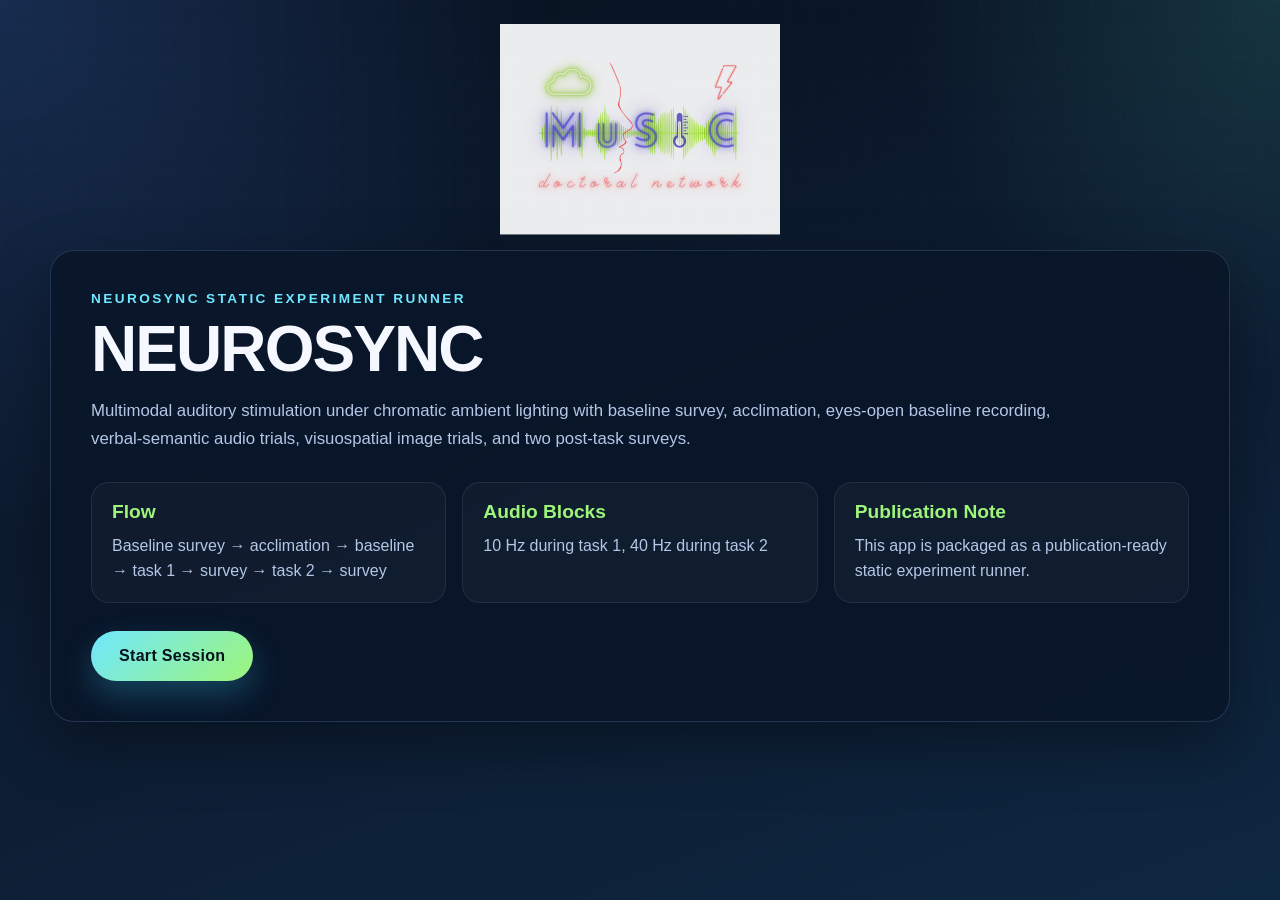
==== index.html @ db919599 "initial commit" ====
<!DOCTYPE html>
<html lang="en">
<head>
    <meta charset="UTF-8">
    <meta name="viewport" content="width=device-width, initial-scale=1.0">
    <title>NEUROSYNC Platform</title>
    <link rel="stylesheet" href="styles.css">
</head>
<body data-page="start">
    <div class="brand-strip">
        <img src="visuals/logo/music-logo-v-3-4.png" alt="Project logo" class="brand-strip__logo brand-strip__logo--center">
        <img src="visuals/logo/unipg_marchio_negativo.png" alt="University of Perugia" class="brand-strip__logo brand-strip__logo--left">
        <img src="visuals/logo/EU-logo.png" alt="European Union" class="brand-strip__logo brand-strip__logo--right">
    </div>

    <main class="page-shell">
        <section class="stage-card stage-card--manual">
            <p class="eyebrow">NEUROSYNC Static Experiment Runner</p>
            <h1>NEUROSYNC</h1>
            <p class="stage-subtitle">
                Multimodal auditory stimulation under chromatic ambient lighting with baseline survey, acclimation,
                eyes-open baseline recording, verbal-semantic audio trials, visuospatial image trials,
                and two post-task surveys.
            </p>
            <div class="summary-grid">
                <div class="summary-card">
                    <h2>Flow</h2>
                    <p>Baseline survey → acclimation → baseline → task 1 → survey → task 2 → survey</p>
                </div>
                <div class="summary-card">
                    <h2>Audio Blocks</h2>
                    <p>10 Hz during task 1, 40 Hz during task 2</p>
                </div>
                <div class="summary-card">
                    <h2>Publication Note</h2>
                    <p>This app is packaged as a publication-ready static experiment runner.</p>
                </div>
            </div>
            <button class="primary-button" id="start-button">Start Session</button>
        </section>
    </main>

    <script src="experiment-config.js"></script>
    <script src="platform-utils.js"></script>
    <script>
        PlatformUtils.setPageData("start");
        document.getElementById("start-button").addEventListener("click", function () {
            window.location.href = ExperimentConfig.routes.surveyBaseline;
        });
    </script>
</body>
</html>
---- styles.css ----
:root {
    --bg: #08111f;
    --panel: rgba(10, 22, 40, 0.86);
    --panel-border: rgba(151, 194, 255, 0.18);
    --text: #f5f8ff;
    --muted: #b4c7e7;
    --accent: #6fe7ff;
    --accent-strong: #32d0ff;
    --accent-soft: #9ef57a;
    --danger-soft: #ff9ba9;
    --shadow: 0 24px 60px rgba(0, 0, 0, 0.35);
    --radius: 24px;
}

* {
    box-sizing: border-box;
}

html,
body {
    min-height: 100%;
    margin: 0;
    color: var(--text);
    font-family: "Avenir Next", "Segoe UI", "Helvetica Neue", sans-serif;
    background:
        radial-gradient(circle at top left, rgba(80, 144, 255, 0.22), transparent 35%),
        radial-gradient(circle at top right, rgba(95, 255, 203, 0.12), transparent 24%),
        linear-gradient(160deg, #07101d 0%, #0d1c31 48%, #0e2740 100%);
}

body {
    position: relative;
    overflow-x: hidden;
}

body::before {
    content: "";
    position: fixed;
    inset: 0;
    pointer-events: none;
    background:
        linear-gradient(rgba(255, 255, 255, 0.03) 1px, transparent 1px),
        linear-gradient(90deg, rgba(255, 255, 255, 0.03) 1px, transparent 1px);
    background-size: 28px 28px;
    mask-image: linear-gradient(to bottom, rgba(0, 0, 0, 0.42), transparent 92%);
}

body[data-page="baseline"] {
    background:
        radial-gradient(circle at center, rgba(111, 231, 255, 0.18), transparent 30%),
        linear-gradient(160deg, #07101d 0%, #10253b 52%, #12324e 100%);
}

body[data-page="task1"] {
    background:
        radial-gradient(circle at top right, rgba(255, 173, 94, 0.2), transparent 26%),
        linear-gradient(155deg, #110f1d 0%, #1a243d 55%, #233a5f 100%);
}

body[data-page="task2"] {
    background:
        radial-gradient(circle at top left, rgba(165, 255, 109, 0.16), transparent 24%),
        linear-gradient(155deg, #0a1720 0%, #12313a 52%, #17475a 100%);
}

body[data-page^="survey_"] {
    background:
        radial-gradient(circle at top center, rgba(200, 123, 255, 0.16), transparent 26%),
        linear-gradient(160deg, #101323 0%, #18253d 52%, #233253 100%);
}

.brand-strip {
    position: fixed;
    inset: 0 0 auto 0;
    z-index: 10;
    pointer-events: none;
}

.brand-strip__logo {
    position: absolute;
    max-width: 220px;
    height: auto;
    opacity: 0.92;
}

.brand-strip__logo--center {
    top: 24px;
    left: 50%;
    transform: translateX(-50%);
    max-width: 280px;
}

.brand-strip__logo--left {
    left: 24px;
    bottom: 24px;
    max-width: 140px;
}

.brand-strip__logo--right {
    right: 24px;
    bottom: 24px;
    max-width: 140px;
}

.page-shell {
    width: min(1180px, calc(100vw - 48px));
    margin: 0 auto;
    min-height: 100vh;
    padding: 120px 0 48px;
    display: flex;
    align-items: center;
    justify-content: center;
}

.stage-card {
    position: relative;
    width: 100%;
    padding: 40px;
    border-radius: var(--radius);
    background: var(--panel);
    border: 1px solid var(--panel-border);
    box-shadow: var(--shadow);
    backdrop-filter: blur(16px);
}

.stage-header,
.stage-card > h1,
.stage-card > .stage-subtitle {
    max-width: 960px;
}

.eyebrow {
    margin: 0 0 12px;
    color: var(--accent);
    text-transform: uppercase;
    letter-spacing: 0.18em;
    font-size: 0.85rem;
    font-weight: 700;
}

h1 {
    margin: 0 0 16px;
    font-size: clamp(2.4rem, 5vw, 4.4rem);
    line-height: 0.98;
    letter-spacing: -0.03em;
}

h2 {
    margin: 0 0 10px;
    font-size: 1.2rem;
    color: var(--accent-soft);
}

.stage-subtitle,
.media-caption,
.form-note {
    margin: 0 0 20px;
    color: var(--muted);
    font-size: 1.05rem;
    line-height: 1.7;
}

.summary-grid {
    display: grid;
    grid-template-columns: repeat(3, minmax(0, 1fr));
    gap: 16px;
    margin: 28px 0;
}

.summary-card {
    padding: 18px 20px;
    border-radius: 18px;
    background: rgba(255, 255, 255, 0.03);
    border: 1px solid rgba(255, 255, 255, 0.08);
}

.summary-card p {
    margin: 0;
    color: var(--muted);
    line-height: 1.6;
}

.primary-button {
    appearance: none;
    border: none;
    border-radius: 999px;
    padding: 16px 28px;
    color: #04111e;
    background: linear-gradient(135deg, var(--accent) 0%, var(--accent-soft) 100%);
    font: inherit;
    font-weight: 700;
    letter-spacing: 0.02em;
    cursor: pointer;
    transition: transform 140ms ease, box-shadow 140ms ease;
    box-shadow: 0 14px 30px rgba(50, 208, 255, 0.24);
}

.primary-button:hover {
    transform: translateY(-1px);
    box-shadow: 0 18px 36px rgba(50, 208, 255, 0.3);
}

.timer-container {
    position: fixed;
    top: 28px;
    right: 28px;
    width: 150px;
    height: 150px;
    z-index: 20;
}

.timer-svg {
    transform: rotate(-90deg);
}

.timer-circle-bg,
.timer-circle {
    fill: none;
    stroke-width: 10;
}

.timer-circle-bg {
    stroke: rgba(255, 255, 255, 0.12);
}

.timer-circle {
    stroke: var(--accent);
    stroke-linecap: round;
    transition: stroke-dashoffset 1s linear;
}

.timer-text {
    position: absolute;
    inset: 0;
    display: grid;
    place-items: center;
    color: var(--accent);
    font-weight: 700;
    font-size: 1.8rem;
}

.instruction-stack {
    display: grid;
    gap: 12px;
    margin-top: 20px;
}

.instruction-stack p {
    margin: 0;
    padding: 14px 16px;
    border-radius: 14px;
    background: rgba(255, 255, 255, 0.04);
    color: var(--muted);
    line-height: 1.5;
}

.form-embed-shell,
.media-panel {
    margin: 24px 0;
    padding: 16px;
    border-radius: 20px;
    background: rgba(255, 255, 255, 0.03);
    border: 1px solid rgba(255, 255, 255, 0.08);
}

.form-embed {
    width: 100%;
    min-height: 60vh;
    border: none;
    border-radius: 14px;
    background: #fff;
}

.task-image {
    display: block;
    width: 100%;
    max-width: 860px;
    margin: 0 auto;
    border-radius: 16px;
    box-shadow: 0 20px 44px rgba(0, 0, 0, 0.34);
}

.audio-player {
    width: min(720px, 100%);
}

.options {
    display: grid;
    gap: 12px;
    margin-top: 20px;
}

.option-row {
    display: flex;
    gap: 14px;
    align-items: flex-start;
    padding: 14px 16px;
    border-radius: 14px;
    background: rgba(255, 255, 255, 0.04);
    color: var(--text);
}

.option-row input {
    margin-top: 4px;
    transform: scale(1.2);
}

@media (max-width: 900px) {
    .page-shell {
        width: min(100vw - 24px, 100%);
        padding-top: 96px;
    }

    .stage-card {
        padding: 24px 18px 28px;
    }

    .summary-grid {
        grid-template-columns: 1fr;
    }

    .brand-strip__logo--center {
        max-width: 180px;
        top: 16px;
    }

    .brand-strip__logo--left,
    .brand-strip__logo--right {
        display: none;
    }

    .timer-container {
        width: 120px;
        height: 120px;
        top: 18px;
        right: 18px;
    }

    .form-embed {
        min-height: 52vh;
    }
}
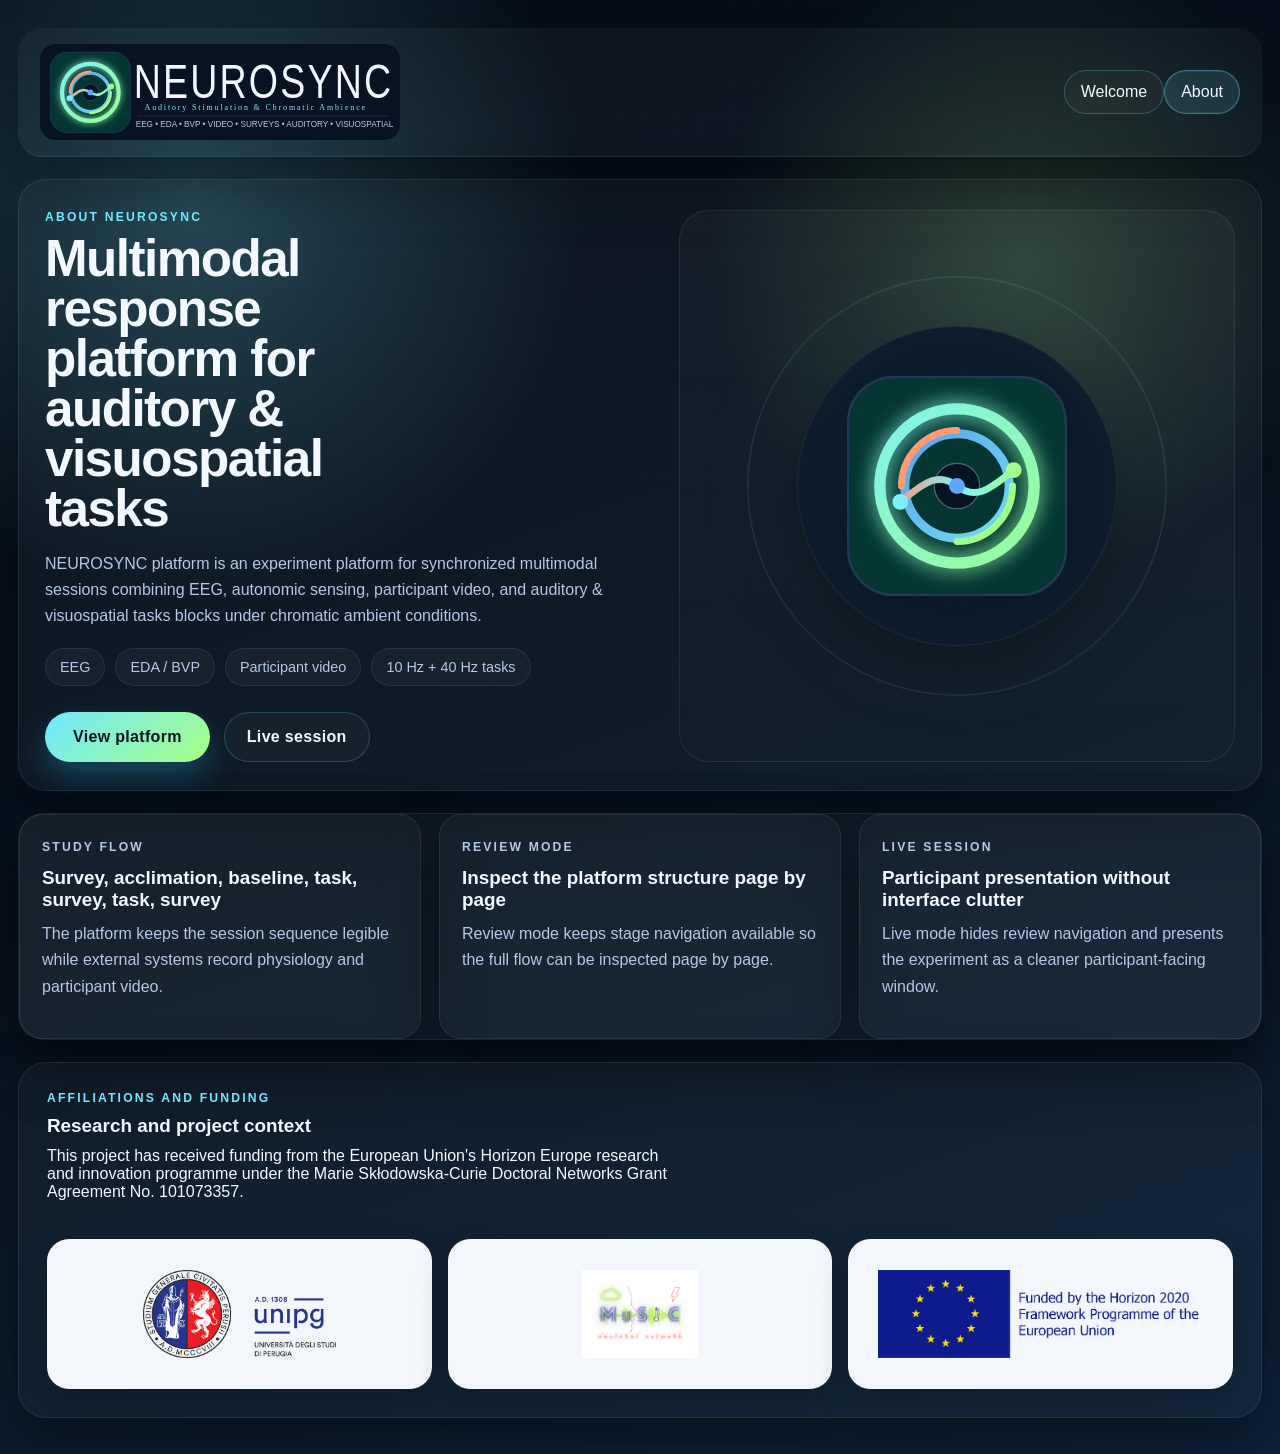
==== commit 8da6bfec: "Finalize NEUROSYNC platform release" ====
--- a/index.html
+++ b/index.html
@@ -1,51 +1,100 @@
-<!DOCTYPE html>
+<!doctype html>
 <html lang="en">
 <head>
     <meta charset="UTF-8">
     <meta name="viewport" content="width=device-width, initial-scale=1.0">
-    <title>NEUROSYNC Platform</title>
+    <title>NEUROSYNC About</title>
     <link rel="stylesheet" href="styles.css">
 </head>
 <body data-page="start">
-    <div class="brand-strip">
-        <img src="visuals/logo/music-logo-v-3-4.png" alt="Project logo" class="brand-strip__logo brand-strip__logo--center">
-        <img src="visuals/logo/unipg_marchio_negativo.png" alt="University of Perugia" class="brand-strip__logo brand-strip__logo--left">
-        <img src="visuals/logo/EU-logo.png" alt="European Union" class="brand-strip__logo brand-strip__logo--right">
-    </div>
+    <main class="dashboard-shell about-shell">
+        <header class="app-topbar app-topbar--review">
+            <a class="app-brand" href="index.html">
+                <img src="visuals/logo/neurosync-logo.svg" alt="NEUROSYNC" class="app-brand__logo app-brand__logo--full">
+            </a>
+            <div class="app-topbar__actions">
+                <a class="topbar-link" href="home.html">Welcome</a>
+                <a class="topbar-link topbar-link--current" href="index.html">About</a>
+            </div>
+        </header>
 
-    <main class="page-shell">
-        <section class="stage-card stage-card--manual">
-            <p class="eyebrow">NEUROSYNC Static Experiment Runner</p>
-            <h1>NEUROSYNC</h1>
-            <p class="stage-subtitle">
-                Multimodal auditory stimulation under chromatic ambient lighting with baseline survey, acclimation,
-                eyes-open baseline recording, verbal-semantic audio trials, visuospatial image trials,
-                and two post-task surveys.
-            </p>
-            <div class="summary-grid">
-                <div class="summary-card">
-                    <h2>Flow</h2>
-                    <p>Baseline survey → acclimation → baseline → task 1 → survey → task 2 → survey</p>
+        <section class="cover-main cover-main--app about-hero">
+            <div class="cover-copy">
+                <p class="eyebrow">About NEUROSYNC</p>
+                <h1>Multimodal response platform for auditory & visuospatial tasks</h1>
+                <p class="stage-subtitle">
+                    NEUROSYNC platform is an experiment platform for synchronized multimodal sessions combining EEG, autonomic sensing, participant video, and auditory & visuospatial tasks blocks under chromatic ambient conditions.
+                </p>
+                <div class="cover-mini-meta">
+                    <span>EEG</span>
+                    <span>EDA / BVP</span>
+                    <span>Participant video</span>
+                    <span>10 Hz + 40 Hz tasks</span>
                 </div>
-                <div class="summary-card">
-                    <h2>Audio Blocks</h2>
-                    <p>10 Hz during task 1, 40 Hz during task 2</p>
-                </div>
-                <div class="summary-card">
-                    <h2>Publication Note</h2>
-                    <p>This app is packaged as a publication-ready static experiment runner.</p>
+                <div class="cover-actions">
+                    <button class="primary-button" data-mode="review">View platform</button>
+                    <button class="secondary-button" data-mode="live">Live session</button>
                 </div>
             </div>
-            <button class="primary-button" id="start-button">Start Session</button>
+
+            <div class="cover-vault" aria-hidden="true">
+                <div class="cover-vault__halo"></div>
+                <div class="cover-vault__ring cover-vault__ring--outer"></div>
+                <div class="cover-vault__ring cover-vault__ring--mid"></div>
+                <div class="cover-vault__ring cover-vault__ring--inner"></div>
+                <div class="cover-vault__core">
+                    <img src="visuals/logo/neurosync-logo1.svg" alt="" class="cover-vault__logo">
+                </div>
+            </div>
         </section>
+
+        <section class="cover-blocks cover-blocks--about">
+            <article class="cover-block">
+                <p class="cover-block__eyebrow">Study flow</p>
+                <h2>Survey, acclimation, baseline, task, survey, task, survey</h2>
+                <p>The platform keeps the session sequence legible while external systems record physiology and participant video.</p>
+            </article>
+            <article class="cover-block">
+                <p class="cover-block__eyebrow">Review mode</p>
+                <h2>Inspect the platform structure page by page</h2>
+                <p>Review mode keeps stage navigation available so the full flow can be inspected page by page.</p>
+            </article>
+            <article class="cover-block">
+                <p class="cover-block__eyebrow">Live session</p>
+                <h2>Participant presentation without interface clutter</h2>
+                <p>Live mode hides review navigation and presents the experiment as a cleaner participant-facing window.</p>
+            </article>
+        </section>
+
+        <footer class="about-footer">
+            <div class="about-footer__copy">
+                <p class="cover-block__eyebrow">Affiliations and funding</p>
+                <h2>Research and project context</h2>
+                <p>This project has received funding from the European Union's Horizon Europe research and innovation programme under the Marie Skłodowska-Curie Doctoral Networks Grant Agreement No. 101073357.</p>
+            </div>
+            <div class="about-footer__logos">
+                <div class="about-footer__logo about-footer__logo--light">
+                    <img src="visuals/logo/metatags-logo-unipg.png" alt="University affiliation logo">
+                </div>
+                <div class="about-footer__logo about-footer__logo--light">
+                    <img src="visuals/logo/music-logo-v-3-4.png" alt="MUSIC project logo">
+                </div>
+                <div class="about-footer__logo about-footer__logo--light">
+                    <img src="visuals/logo/Horizon_2020.png" alt="European Union funding logo">
+                </div>
+            </div>
+        </footer>
     </main>
 
     <script src="experiment-config.js"></script>
     <script src="platform-utils.js"></script>
     <script>
         PlatformUtils.setPageData("start");
-        document.getElementById("start-button").addEventListener("click", function () {
-            window.location.href = ExperimentConfig.routes.surveyBaseline;
+        document.querySelectorAll("[data-mode]").forEach(function (button) {
+            button.addEventListener("click", function () {
+                PlatformUtils.saveSessionContext({ mode: button.dataset.mode });
+                PlatformUtils.goToRoute("home");
+            });
         });
     </script>
 </body>
--- a/styles.css
+++ b/styles.css
@@ -1,14 +1,16 @@
 :root {
-    --bg: #08111f;
-    --panel: rgba(10, 22, 40, 0.86);
-    --panel-border: rgba(151, 194, 255, 0.18);
-    --text: #f5f8ff;
+    --bg: #07101d;
+    --panel: rgba(12, 21, 36, 0.9);
+    --panel-soft: rgba(17, 30, 48, 0.78);
+    --panel-border: rgba(140, 190, 255, 0.15);
+    --text: #f4f8ff;
     --muted: #b4c7e7;
-    --accent: #6fe7ff;
-    --accent-strong: #32d0ff;
-    --accent-soft: #9ef57a;
-    --danger-soft: #ff9ba9;
-    --shadow: 0 24px 60px rgba(0, 0, 0, 0.35);
+    --accent: #70e8ff;
+    --accent-strong: #2fd2ff;
+    --accent-soft: #a8ff85;
+    --warm: #ffc67e;
+    --danger-soft: #ff9aa8;
+    --shadow: 0 24px 60px rgba(0, 0, 0, 0.36);
     --radius: 24px;
 }
 
@@ -23,9 +25,9 @@
     color: var(--text);
     font-family: "Avenir Next", "Segoe UI", "Helvetica Neue", sans-serif;
     background:
-        radial-gradient(circle at top left, rgba(80, 144, 255, 0.22), transparent 35%),
-        radial-gradient(circle at top right, rgba(95, 255, 203, 0.12), transparent 24%),
-        linear-gradient(160deg, #07101d 0%, #0d1c31 48%, #0e2740 100%);
+        radial-gradient(circle at top left, rgba(88, 156, 255, 0.2), transparent 30%),
+        radial-gradient(circle at top right, rgba(101, 255, 204, 0.12), transparent 22%),
+        linear-gradient(160deg, #050d18 0%, #0b1627 52%, #10233b 100%);
 }
 
 body {
@@ -39,174 +41,675 @@
     inset: 0;
     pointer-events: none;
     background:
-        linear-gradient(rgba(255, 255, 255, 0.03) 1px, transparent 1px),
-        linear-gradient(90deg, rgba(255, 255, 255, 0.03) 1px, transparent 1px);
+        linear-gradient(rgba(255, 255, 255, 0.028) 1px, transparent 1px),
+        linear-gradient(90deg, rgba(255, 255, 255, 0.028) 1px, transparent 1px);
     background-size: 28px 28px;
-    mask-image: linear-gradient(to bottom, rgba(0, 0, 0, 0.42), transparent 92%);
+    mask-image: linear-gradient(to bottom, rgba(0, 0, 0, 0.5), transparent 94%);
+}
+
+body[data-page="start"] {
+    background:
+        radial-gradient(circle at 15% 14%, rgba(111, 231, 255, 0.24), transparent 24%),
+        radial-gradient(circle at 80% 18%, rgba(168, 255, 133, 0.18), transparent 20%),
+        linear-gradient(160deg, #040b15 0%, #081422 50%, #0d2138 100%);
+}
+
+body[data-page="home"] {
+    background:
+        radial-gradient(circle at 18% 10%, rgba(111, 231, 255, 0.18), transparent 24%),
+        radial-gradient(circle at 85% 16%, rgba(255, 198, 126, 0.14), transparent 20%),
+        linear-gradient(160deg, #06101b 0%, #0a1728 52%, #0f233b 100%);
+}
+
+body[data-page="acclimation"] {
+    background:
+        radial-gradient(circle at center, rgba(111, 231, 255, 0.16), transparent 26%),
+        linear-gradient(160deg, #050c15 0%, #0b1522 55%, #0d2033 100%);
 }
 
 body[data-page="baseline"] {
     background:
-        radial-gradient(circle at center, rgba(111, 231, 255, 0.18), transparent 30%),
-        linear-gradient(160deg, #07101d 0%, #10253b 52%, #12324e 100%);
+        radial-gradient(circle at center, rgba(147, 243, 255, 0.15), transparent 28%),
+        linear-gradient(160deg, #040b14 0%, #0a1421 54%, #0f1d30 100%);
 }
 
 body[data-page="task1"] {
     background:
-        radial-gradient(circle at top right, rgba(255, 173, 94, 0.2), transparent 26%),
-        linear-gradient(155deg, #110f1d 0%, #1a243d 55%, #233a5f 100%);
+        radial-gradient(circle at top right, rgba(255, 196, 112, 0.18), transparent 24%),
+        linear-gradient(160deg, #0b0f18 0%, #151c2f 54%, #21375b 100%);
 }
 
 body[data-page="task2"] {
     background:
-        radial-gradient(circle at top left, rgba(165, 255, 109, 0.16), transparent 24%),
-        linear-gradient(155deg, #0a1720 0%, #12313a 52%, #17475a 100%);
+        radial-gradient(circle at top left, rgba(168, 255, 133, 0.14), transparent 24%),
+        linear-gradient(160deg, #08121a 0%, #0e2130 54%, #15384c 100%);
 }
 
 body[data-page^="survey_"] {
     background:
-        radial-gradient(circle at top center, rgba(200, 123, 255, 0.16), transparent 26%),
-        linear-gradient(160deg, #101323 0%, #18253d 52%, #233253 100%);
-}
-
-.brand-strip {
-    position: fixed;
-    inset: 0 0 auto 0;
-    z-index: 10;
-    pointer-events: none;
-}
-
-.brand-strip__logo {
-    position: absolute;
-    max-width: 220px;
-    height: auto;
-    opacity: 0.92;
-}
-
-.brand-strip__logo--center {
-    top: 24px;
-    left: 50%;
-    transform: translateX(-50%);
-    max-width: 280px;
-}
-
-.brand-strip__logo--left {
-    left: 24px;
-    bottom: 24px;
-    max-width: 140px;
-}
-
-.brand-strip__logo--right {
-    right: 24px;
-    bottom: 24px;
-    max-width: 140px;
-}
-
-.page-shell {
-    width: min(1180px, calc(100vw - 48px));
+        radial-gradient(circle at top center, rgba(190, 126, 255, 0.14), transparent 24%),
+        linear-gradient(160deg, #0d1121 0%, #162038 54%, #24324f 100%);
+}
+
+body[data-page="finish"] {
+    background:
+        radial-gradient(circle at top center, rgba(111, 231, 255, 0.14), transparent 24%),
+        linear-gradient(160deg, #06111c 0%, #0d1a29 54%, #10243b 100%);
+}
+
+h1,
+h2,
+p {
+    margin-top: 0;
+}
+
+h1 {
+    margin-bottom: 16px;
+    font-size: clamp(2.3rem, 4vw, 4.4rem);
+    line-height: 0.98;
+    letter-spacing: -0.03em;
+}
+
+h2 {
+    margin-bottom: 10px;
+    font-size: 1.18rem;
+}
+
+.cover-shell,
+.page-shell,
+.dashboard-shell {
+    width: min(1420px, calc(100vw - 36px));
     margin: 0 auto;
     min-height: 100vh;
-    padding: 120px 0 48px;
+}
+
+.cover-shell {
     display: flex;
     align-items: center;
     justify-content: center;
+    padding: 28px 0;
+}
+
+.page-shell {
+    padding: 28px 0 36px;
+}
+
+.dashboard-shell {
+    padding: 28px 0 36px;
+}
+
+.cover-window {
+    width: 100%;
+    min-height: min(900px, calc(100vh - 56px));
+    border-radius: 30px;
+    overflow: hidden;
+    border: 1px solid rgba(154, 200, 255, 0.2);
+    background: linear-gradient(180deg, rgba(11, 23, 40, 0.96) 0%, rgba(7, 17, 31, 0.98) 100%);
+    box-shadow: 0 40px 90px rgba(0, 0, 0, 0.44);
+    backdrop-filter: blur(20px);
+}
+
+.cover-window__topbar,
+.app-topbar {
+    display: grid;
+    grid-template-columns: auto 1fr auto;
+    align-items: center;
+    gap: 20px;
+    padding: 16px 22px;
+    border-bottom: 1px solid rgba(255, 255, 255, 0.08);
+    background: rgba(255, 255, 255, 0.03);
+}
+
+.window-dots {
+    display: flex;
+    gap: 10px;
+}
+
+.window-dots span {
+    width: 12px;
+    height: 12px;
+    border-radius: 999px;
+}
+
+.window-dots span:nth-child(1) { background: #ff6d6d; }
+.window-dots span:nth-child(2) { background: #ffca72; }
+.window-dots span:nth-child(3) { background: #86f08d; }
+
+.window-title,
+.window-state,
+.app-topbar__eyebrow,
+.app-topbar__description,
+.info-card__label,
+.dashboard-panel__label,
+.cover-card__label,
+.dashboard-mode-card__label,
+.stage-rail__eyebrow {
+    color: var(--muted);
+}
+
+.window-title,
+.window-state {
+    margin: 0;
+    font-size: 0.92rem;
+}
+
+.window-state {
+    text-align: right;
+    color: var(--accent);
+}
+
+.cover-window__body {
+    padding: 28px;
+}
+
+.cover-hero,
+.dashboard-grid,
+.app-main {
+    display: grid;
+    gap: 22px;
+}
+
+.cover-hero {
+    grid-template-columns: minmax(0, 1.45fr) minmax(320px, 0.92fr);
+    align-items: stretch;
+}
+
+.cover-hero__content,
+.cover-hero__panel,
+.cover-card,
+.signal-card,
+.dashboard-panel,
+.dashboard-mode-card,
+.stage-card,
+.info-card,
+.form-embed-shell,
+.media-panel,
+.stage-rail,
+.mode-banner,
+.context-chip {
+    border-radius: var(--radius);
+    border: 1px solid rgba(255, 255, 255, 0.08);
+    background: rgba(255, 255, 255, 0.03);
+}
+
+.cover-hero__content,
+.cover-hero__panel,
+.cover-card,
+.dashboard-panel,
+.dashboard-mode-card,
+.stage-card,
+.stage-rail,
+.mode-banner {
+    box-shadow: var(--shadow);
+}
+
+.cover-hero__content {
+    padding: 34px;
+    background:
+        radial-gradient(circle at 12% 12%, rgba(111, 231, 255, 0.14), transparent 22%),
+        linear-gradient(180deg, rgba(255, 255, 255, 0.04) 0%, rgba(255, 255, 255, 0.02) 100%);
+}
+
+.cover-logo,
+.dashboard-logo,
+.app-brand__logo {
+    display: block;
+    height: auto;
+}
+
+.cover-logo {
+    width: min(700px, 100%);
+    margin: 16px 0 24px;
+}
+
+.dashboard-logo {
+    width: min(380px, 100%);
+}
+
+.app-brand__logo {
+    width: 220px;
+}
+
+.cover-actions,
+.stage-actions,
+.session-form__actions,
+.dashboard-mode-actions {
+    display: flex;
+    flex-wrap: wrap;
+    gap: 14px;
+    align-items: center;
+}
+
+.cover-actions {
+    margin-top: 26px;
+}
+
+.signal-stack,
+.shortcut-grid,
+.readiness-grid,
+.flow-overview,
+.info-card-grid,
+.instruction-list {
+    display: grid;
+    gap: 16px;
+}
+
+.signal-card,
+.cover-card,
+.dashboard-panel,
+.dashboard-mode-card,
+.info-card {
+    padding: 22px;
+}
+
+.signal-card--cyan { box-shadow: inset 0 0 0 1px rgba(111, 231, 255, 0.08); }
+.signal-card--amber { box-shadow: inset 0 0 0 1px rgba(255, 198, 126, 0.08); }
+.signal-card--green { box-shadow: inset 0 0 0 1px rgba(168, 255, 133, 0.08); }
+
+.cover-card__label,
+.dashboard-panel__label,
+.dashboard-mode-card__label,
+.info-card__label,
+.stage-rail__eyebrow,
+.app-topbar__eyebrow,
+.eyebrow {
+    margin-bottom: 10px;
+    text-transform: uppercase;
+    letter-spacing: 0.18em;
+    font-size: 0.76rem;
+    font-weight: 700;
+}
+
+.progress-chip {
+    display: inline-flex;
+    margin: 0 0 14px;
+    padding: 8px 14px;
+    border-radius: 999px;
+    background: rgba(111, 231, 255, 0.14);
+    border: 1px solid rgba(111, 231, 255, 0.24);
+    color: var(--text);
+    font-size: 0.84rem;
+    font-weight: 700;
+    letter-spacing: 0.04em;
+}
+
+.eyebrow,
+.cover-card__label,
+.dashboard-panel__label,
+.dashboard-mode-card__label,
+.app-topbar__eyebrow,
+.stage-rail__eyebrow,
+.info-card__label {
+    color: var(--accent);
+}
+
+.stage-subtitle,
+.stage-support,
+.task-note,
+.media-caption,
+.form-note,
+.cover-card p,
+.signal-card p,
+.dashboard-panel p,
+.mode-banner,
+.stage-rail__note,
+.app-topbar__description,
+.context-chip span,
+.info-card__value,
+.instruction-list p,
+.flow-overview__step p,
+.check-tile,
+.window-title,
+.window-state {
+    line-height: 1.65;
+}
+
+.stage-subtitle,
+.stage-support,
+.task-note,
+.media-caption,
+.form-note,
+.cover-card p,
+.signal-card p,
+.dashboard-panel p,
+.stage-rail__note,
+.app-topbar__description,
+.context-chip span,
+.info-card__value,
+.instruction-list p,
+.flow-overview__step p,
+.check-tile,
+.window-title,
+.window-state {
+    color: var(--muted);
+}
+
+.primary-button,
+.secondary-button,
+.secondary-link,
+.review-skip-button,
+.topbar-link,
+.shortcut-button {
+    transition: transform 140ms ease, box-shadow 140ms ease, border-color 140ms ease, background 140ms ease;
+    font: inherit;
+}
+
+.primary-button,
+.secondary-button,
+.review-skip-button,
+.shortcut-button {
+    appearance: none;
+    cursor: pointer;
+    font-weight: 700;
+    letter-spacing: 0.02em;
+}
+
+.primary-button,
+.secondary-button,
+.review-skip-button,
+.shortcut-button,
+.topbar-link,
+.secondary-link {
+    border-radius: 999px;
+    text-decoration: none;
+}
+
+.primary-button {
+    border: none;
+    padding: 16px 28px;
+    color: #03111d;
+    background: linear-gradient(135deg, var(--accent) 0%, var(--accent-soft) 100%);
+    box-shadow: 0 14px 30px rgba(50, 208, 255, 0.24);
+}
+
+.secondary-button,
+.shortcut-button {
+    border: 1px solid rgba(111, 231, 255, 0.22);
+    padding: 15px 22px;
+    color: var(--text);
+    background: rgba(255, 255, 255, 0.03);
+}
+
+.review-skip-button {
+    border: 1px dashed rgba(255, 198, 126, 0.42);
+    padding: 14px 22px;
+    color: var(--text);
+    background: rgba(255, 198, 126, 0.08);
+}
+
+.secondary-link,
+.topbar-link {
+    display: inline-flex;
+    align-items: center;
+    justify-content: center;
+    gap: 8px;
+    padding: 12px 16px;
+    border: 1px solid rgba(111, 231, 255, 0.24);
+    color: var(--text);
+    background: rgba(255, 255, 255, 0.03);
+}
+
+.primary-button:hover,
+.primary-button:focus-visible,
+.secondary-button:hover,
+.secondary-button:focus-visible,
+.review-skip-button:hover,
+.review-skip-button:focus-visible,
+.secondary-link:hover,
+.secondary-link:focus-visible,
+.topbar-link:hover,
+.topbar-link:focus-visible,
+.shortcut-button:hover,
+.shortcut-button:focus-visible {
+    transform: translateY(-1px);
+    outline: none;
+}
+
+.primary-button:hover,
+.primary-button:focus-visible {
+    box-shadow: 0 18px 36px rgba(50, 208, 255, 0.3);
+}
+
+.review-skip-button:hover,
+.review-skip-button:focus-visible {
+    border-color: rgba(255, 198, 126, 0.62);
+    background: rgba(255, 198, 126, 0.14);
+}
+
+.dashboard-header {
+    display: grid;
+    grid-template-columns: minmax(0, 1.4fr) minmax(280px, 0.8fr);
+    gap: 22px;
+    margin-bottom: 22px;
+}
+
+.dashboard-header__brand,
+.dashboard-mode-card {
+    padding: 28px;
+    border-radius: 28px;
+    background: rgba(255, 255, 255, 0.03);
+    border: 1px solid rgba(255, 255, 255, 0.08);
+    box-shadow: var(--shadow);
+}
+
+.dashboard-header__brand {
+    display: grid;
+    gap: 18px;
+    align-items: start;
+}
+
+.dashboard-grid {
+    grid-template-columns: minmax(0, 1fr) minmax(0, 1fr);
+    margin-bottom: 22px;
+}
+
+.dashboard-grid--secondary {
+    grid-template-columns: minmax(0, 1.35fr) minmax(320px, 0.95fr);
+}
+
+.dashboard-panel--wide {
+    min-height: 100%;
+}
+
+.session-form,
+.readiness-grid,
+.flow-overview,
+.shortcut-grid {
+    margin-top: 18px;
+}
+
+.session-form {
+    display: grid;
+    gap: 16px;
+}
+
+.session-form label {
+    display: grid;
+    gap: 8px;
+    color: var(--text);
+    font-weight: 600;
+}
+
+.session-form input,
+.session-form select {
+    width: 100%;
+    border-radius: 14px;
+    border: 1px solid rgba(255, 255, 255, 0.1);
+    padding: 14px 16px;
+    color: var(--text);
+    background: rgba(255, 255, 255, 0.04);
+    font: inherit;
+}
+
+.session-form input:focus,
+.session-form select:focus {
+    outline: none;
+    border-color: rgba(111, 231, 255, 0.4);
+    box-shadow: 0 0 0 3px rgba(111, 231, 255, 0.12);
+}
+
+.check-tile {
+    display: flex;
+    gap: 0;
+    align-items: center;
+    padding: 16px 18px;
+    border-radius: 16px;
+    background: rgba(255, 255, 255, 0.04);
+    border: 1px solid rgba(255, 255, 255, 0.08);
+}
+
+.check-tile input {
+    transform: scale(1.15);
+    accent-color: var(--accent);
+}
+
+.flow-overview {
+    grid-template-columns: repeat(2, minmax(0, 1fr));
+}
+
+.flow-overview__step {
+    padding: 18px;
+    border-radius: 18px;
+    background: rgba(255, 255, 255, 0.04);
+    border: 1px solid rgba(255, 255, 255, 0.08);
+}
+
+.flow-overview__step span,
+.rail-step__index {
+    display: inline-flex;
+    align-items: center;
+    justify-content: center;
+    width: 34px;
+    height: 34px;
+    border-radius: 999px;
+    margin-bottom: 12px;
+    background: rgba(111, 231, 255, 0.12);
+    color: var(--accent);
+    font-weight: 700;
+}
+
+.flow-overview__step strong,
+.rail-step__label,
+.context-chip strong,
+.info-card__value {
+    display: block;
+    color: var(--text);
+}
+
+.shortcut-grid {
+    grid-template-columns: repeat(2, minmax(0, 1fr));
+}
+
+.shortcut-button {
+    text-align: left;
+}
+
+.app-shell {
+    display: grid;
+    gap: 18px;
+}
+
+.app-topbar {
+    border-radius: 24px;
+    box-shadow: var(--shadow);
+}
+
+.app-topbar__meta h2 {
+    margin: 4px 0 8px;
+    color: var(--text);
+}
+
+.app-topbar__description {
+    margin: 0;
+    max-width: 72ch;
+}
+
+.app-topbar__actions {
+    display: flex;
+    gap: 0;
+    justify-content: flex-end;
+    flex-wrap: wrap;
+}
+
+.app-context-row {
+    display: grid;
+    grid-template-columns: repeat(4, minmax(0, 1fr));
+    gap: 14px;
+}
+
+.context-chip {
+    padding: 14px 16px;
+}
+
+.context-chip strong {
+    margin-top: 4px;
+}
+
+.context-chip--is-review strong { color: var(--warm); }
+.context-chip--is-live strong { color: var(--accent-soft); }
+
+.app-main {
+    grid-template-columns: 300px minmax(0, 1fr);
+    align-items: start;
+}
+
+.stage-rail {
+    position: sticky;
+    top: 24px;
+    padding: 22px;
+}
+
+.stage-rail__steps {
+    display: grid;
+    gap: 0;
+    margin: 18px 0;
+}
+
+.rail-step {
+    display: grid;
+    grid-template-columns: auto 1fr;
+    gap: 0;
+    align-items: center;
+    padding: 10px 12px;
+    border-radius: 16px;
+    background: rgba(255, 255, 255, 0.03);
+    border: 1px solid rgba(255, 255, 255, 0.06);
+}
+
+.rail-step.is-active {
+    background: rgba(111, 231, 255, 0.12);
+    border-color: rgba(111, 231, 255, 0.3);
+}
+
+.mode-banner {
+    padding: 16px 18px;
+    margin-bottom: 16px;
+    color: var(--warm);
 }
 
 .stage-card {
     position: relative;
-    width: 100%;
-    padding: 40px;
-    border-radius: var(--radius);
-    background: var(--panel);
-    border: 1px solid var(--panel-border);
-    box-shadow: var(--shadow);
-    backdrop-filter: blur(16px);
-}
-
-.stage-header,
-.stage-card > h1,
-.stage-card > .stage-subtitle {
-    max-width: 960px;
-}
-
-.eyebrow {
-    margin: 0 0 12px;
-    color: var(--accent);
-    text-transform: uppercase;
-    letter-spacing: 0.18em;
-    font-size: 0.85rem;
-    font-weight: 700;
-}
-
-h1 {
-    margin: 0 0 16px;
-    font-size: clamp(2.4rem, 5vw, 4.4rem);
-    line-height: 0.98;
-    letter-spacing: -0.03em;
-}
-
-h2 {
-    margin: 0 0 10px;
-    font-size: 1.2rem;
-    color: var(--accent-soft);
-}
-
-.stage-subtitle,
-.media-caption,
-.form-note {
-    margin: 0 0 20px;
-    color: var(--muted);
-    font-size: 1.05rem;
-    line-height: 1.7;
-}
-
-.summary-grid {
-    display: grid;
-    grid-template-columns: repeat(3, minmax(0, 1fr));
-    gap: 16px;
-    margin: 28px 0;
-}
-
-.summary-card {
-    padding: 18px 20px;
-    border-radius: 18px;
-    background: rgba(255, 255, 255, 0.03);
-    border: 1px solid rgba(255, 255, 255, 0.08);
-}
-
-.summary-card p {
-    margin: 0;
-    color: var(--muted);
-    line-height: 1.6;
-}
-
-.primary-button {
-    appearance: none;
-    border: none;
-    border-radius: 999px;
-    padding: 16px 28px;
-    color: #04111e;
-    background: linear-gradient(135deg, var(--accent) 0%, var(--accent-soft) 100%);
-    font: inherit;
-    font-weight: 700;
-    letter-spacing: 0.02em;
-    cursor: pointer;
-    transition: transform 140ms ease, box-shadow 140ms ease;
-    box-shadow: 0 14px 30px rgba(50, 208, 255, 0.24);
-}
-
-.primary-button:hover {
-    transform: translateY(-1px);
-    box-shadow: 0 18px 36px rgba(50, 208, 255, 0.3);
+    padding: 34px;
+}
+
+.stage-header {
+    max-width: 920px;
+}
+
+.stage-region {
+    min-width: 0;
+}
+
+.stage-actions {
+    margin-top: 24px;
 }
 
 .timer-container {
-    position: fixed;
+    position: absolute;
     top: 28px;
     right: 28px;
     width: 150px;
     height: 150px;
-    z-index: 20;
 }
 
 .timer-svg {
@@ -239,55 +742,134 @@
     font-size: 1.8rem;
 }
 
-.instruction-stack {
-    display: grid;
-    gap: 12px;
-    margin-top: 20px;
-}
-
-.instruction-stack p {
+.focus-field {
+    position: relative;
+    display: grid;
+    place-items: center;
+    min-height: 300px;
+    margin: 28px 0;
+    border-radius: 24px;
+    background: rgba(255, 255, 255, 0.03);
+    border: 1px solid rgba(255, 255, 255, 0.08);
+    overflow: hidden;
+}
+
+.focus-field--ambient {
+    background:
+        radial-gradient(circle at center, rgba(111, 231, 255, 0.12), transparent 26%),
+        linear-gradient(180deg, rgba(255, 255, 255, 0.04) 0%, rgba(255, 255, 255, 0.02) 100%);
+}
+
+.focus-field--baseline {
+    background:
+        radial-gradient(circle at center, rgba(255, 255, 255, 0.08), transparent 18%),
+        linear-gradient(180deg, rgba(255, 255, 255, 0.02) 0%, rgba(255, 255, 255, 0.01) 100%);
+}
+
+.focus-ring,
+.focus-ring--secondary,
+.focus-core,
+.fixation-mark,
+.fixation-mark::before,
+.fixation-mark::after {
+    position: absolute;
+}
+
+.focus-ring,
+.focus-ring--secondary {
+    width: 220px;
+    height: 220px;
+    border-radius: 999px;
+    border: 1px solid rgba(111, 231, 255, 0.24);
+}
+
+.focus-ring--secondary {
+    width: 320px;
+    height: 320px;
+    border-color: rgba(168, 255, 133, 0.16);
+}
+
+.focus-core {
+    width: 18px;
+    height: 18px;
+    border-radius: 999px;
+    background: linear-gradient(135deg, var(--accent) 0%, var(--accent-soft) 100%);
+    box-shadow: 0 0 30px rgba(111, 231, 255, 0.4);
+}
+
+.fixation-mark {
+    width: 72px;
+    height: 72px;
+}
+
+.fixation-mark::before,
+.fixation-mark::after {
+    content: "";
+    top: 50%;
+    left: 50%;
+    background: rgba(255, 255, 255, 0.92);
+    transform: translate(-50%, -50%);
+}
+
+.fixation-mark::before {
+    width: 2px;
+    height: 72px;
+}
+
+.fixation-mark::after {
+    width: 72px;
+    height: 2px;
+}
+
+.instruction-list p {
     margin: 0;
     padding: 14px 16px;
     border-radius: 14px;
     background: rgba(255, 255, 255, 0.04);
-    color: var(--muted);
-    line-height: 1.5;
+    border: 1px solid rgba(255, 255, 255, 0.07);
+}
+
+.info-card-grid {
+    grid-template-columns: repeat(3, minmax(0, 1fr));
+    margin: 24px 0;
 }
 
 .form-embed-shell,
 .media-panel {
     margin: 24px 0;
     padding: 16px;
-    border-radius: 20px;
-    background: rgba(255, 255, 255, 0.03);
-    border: 1px solid rgba(255, 255, 255, 0.08);
 }
 
 .form-embed {
     width: 100%;
-    min-height: 60vh;
+    min-height: 64vh;
     border: none;
-    border-radius: 14px;
+    border-radius: 16px;
     background: #fff;
+}
+
+.form-actions {
+    margin-bottom: 16px;
+}
+
+.audio-player {
+    width: min(720px, 100%);
 }
 
 .task-image {
     display: block;
     width: 100%;
-    max-width: 860px;
+    max-width: 920px;
     margin: 0 auto;
     border-radius: 16px;
     box-shadow: 0 20px 44px rgba(0, 0, 0, 0.34);
 }
 
-.audio-player {
-    width: min(720px, 100%);
-}
-
 .options {
     display: grid;
-    gap: 12px;
+    gap: 0;
     margin-top: 20px;
+    max-width: 920px;
 }
 
 .option-row {
@@ -297,46 +879,780 @@
     padding: 14px 16px;
     border-radius: 14px;
     background: rgba(255, 255, 255, 0.04);
+    border: 1px solid rgba(255, 255, 255, 0.08);
     color: var(--text);
+    cursor: pointer;
+}
+
+.option-row:hover {
+    border-color: rgba(111, 231, 255, 0.24);
+    background: rgba(255, 255, 255, 0.06);
+}
+
+.option-row.is-selected {
+    border-color: rgba(111, 231, 255, 0.44);
+    background: rgba(111, 231, 255, 0.1);
+    box-shadow: inset 0 0 0 1px rgba(111, 231, 255, 0.14);
 }
 
 .option-row input {
     margin-top: 4px;
-    transform: scale(1.2);
+    transform: scale(1.15);
+    accent-color: var(--accent);
+}
+
+@media (max-width: 1200px) {
+    .cover-hero,
+    .dashboard-header,
+    .dashboard-grid,
+    .dashboard-grid--secondary,
+    .app-main,
+    .info-card-grid,
+    .flow-overview {
+        grid-template-columns: 1fr;
+    }
+
+    .stage-rail {
+        position: static;
+    }
 }
 
 @media (max-width: 900px) {
-    .page-shell {
-        width: min(100vw - 24px, 100%);
-        padding-top: 96px;
-    }
-
-    .stage-card {
-        padding: 24px 18px 28px;
-    }
-
-    .summary-grid {
+    .cover-shell,
+    .page-shell,
+    .dashboard-shell {
+        width: min(100vw - 20px, 100%);
+    }
+
+    .cover-window {
+        min-height: calc(100vh - 24px);
+        border-radius: 22px;
+    }
+
+    .cover-window__topbar,
+    .app-topbar {
         grid-template-columns: 1fr;
-    }
-
-    .brand-strip__logo--center {
-        max-width: 180px;
-        top: 16px;
-    }
-
-    .brand-strip__logo--left,
-    .brand-strip__logo--right {
-        display: none;
+        align-items: start;
+    }
+
+    .window-state,
+    .app-topbar__actions {
+        justify-content: flex-start;
+        text-align: left;
+    }
+
+    .cover-window__body,
+    .cover-hero__content,
+    .cover-hero__panel,
+    .cover-card,
+    .dashboard-header__brand,
+    .dashboard-mode-card,
+    .dashboard-panel,
+    .stage-card,
+    .stage-rail {
+        padding: 20px 18px;
+    }
+
+    .app-context-row,
+    .shortcut-grid {
+        grid-template-columns: 1fr;
     }
 
     .timer-container {
-        width: 120px;
-        height: 120px;
-        top: 18px;
-        right: 18px;
-    }
-
-    .form-embed {
-        min-height: 52vh;
-    }
-}
+        position: static;
+        margin: 20px auto 0;
+    }
+
+    .cover-actions,
+    .stage-actions,
+    .session-form__actions,
+    .dashboard-mode-actions {
+        flex-direction: column;
+        align-items: stretch;
+    }
+
+    .cover-logo,
+    .dashboard-logo,
+    .app-brand__logo {
+        width: min(100%, 320px);
+    }
+}
+
+
+.cover-shell--compact {
+    padding: 20px 0;
+}
+
+.cover-window--compact {
+    min-height: min(760px, calc(100vh - 40px));
+    padding: 0;
+}
+
+.cover-header {
+    display: flex;
+    align-items: center;
+    justify-content: space-between;
+    gap: 18px;
+    padding: 18px 24px;
+    border-bottom: 1px solid rgba(255, 255, 255, 0.08);
+    background: rgba(255, 255, 255, 0.025);
+}
+
+.cover-header__brand,
+.cover-header__meta {
+    display: flex;
+    align-items: center;
+    gap: 14px;
+}
+
+.cover-header__logo {
+    width: min(420px, 100%);
+    height: auto;
+}
+
+.cover-badge,
+.cover-header__version {
+    display: inline-flex;
+    align-items: center;
+    justify-content: center;
+    padding: 8px 14px;
+    border-radius: 999px;
+    border: 1px solid rgba(111, 231, 255, 0.18);
+    color: var(--muted);
+    background: rgba(255, 255, 255, 0.03);
+    font-size: 0.8rem;
+}
+
+.cover-main {
+    display: grid;
+    grid-template-columns: minmax(0, 1.05fr) minmax(320px, 0.95fr);
+    gap: 20px;
+    padding: 30px 26px 28px;
+    align-items: center;
+}
+
+.cover-copy {
+    max-width: 640px;
+}
+
+.cover-copy h1 {
+    max-width: 12ch;
+}
+
+.cover-mini-meta {
+    display: flex;
+    flex-wrap: wrap;
+    gap: 10px;
+    margin: 18px 0 24px;
+}
+
+.cover-mini-meta span {
+    display: inline-flex;
+    align-items: center;
+    padding: 10px 14px;
+    border-radius: 999px;
+    background: rgba(255, 255, 255, 0.04);
+    border: 1px solid rgba(255, 255, 255, 0.08);
+    color: var(--muted);
+    font-size: 0.9rem;
+}
+
+.cover-vault {
+    position: relative;
+    min-height: 460px;
+    display: grid;
+    place-items: center;
+    border-radius: 30px;
+    overflow: hidden;
+    background:
+        radial-gradient(circle at center, rgba(111, 231, 255, 0.12), transparent 26%),
+        linear-gradient(180deg, rgba(255, 255, 255, 0.03), rgba(255, 255, 255, 0.01));
+    border: 1px solid rgba(255, 255, 255, 0.08);
+}
+
+.cover-vault__halo,
+.cover-vault__ring {
+    position: absolute;
+    border-radius: 999px;
+}
+
+.cover-vault__halo {
+    width: 520px;
+    height: 520px;
+    background: radial-gradient(circle, rgba(111, 231, 255, 0.16) 0%, rgba(111, 231, 255, 0.03) 34%, transparent 70%);
+    filter: blur(12px);
+}
+
+.cover-vault__ring {
+    border: 1px solid rgba(255, 255, 255, 0.09);
+}
+
+.cover-vault__ring--outer {
+    width: 420px;
+    height: 420px;
+    box-shadow: inset 0 0 0 1px rgba(111, 231, 255, 0.06);
+}
+
+.cover-vault__ring--mid {
+    width: 306px;
+    height: 306px;
+    border-color: rgba(111, 231, 255, 0.24);
+}
+
+.cover-vault__ring--inner {
+    width: 194px;
+    height: 194px;
+    border-color: rgba(168, 255, 133, 0.22);
+}
+
+.cover-vault__core {
+    position: relative;
+    z-index: 2;
+    width: 320px;
+    height: 320px;
+    display: grid;
+    place-items: center;
+    border-radius: 999px;
+    background: radial-gradient(circle at 50% 48%, rgba(18, 36, 58, 0.96), rgba(7, 18, 31, 0.98));
+    border: 1px solid rgba(255, 255, 255, 0.08);
+    box-shadow: 0 24px 60px rgba(0, 0, 0, 0.34), inset 0 0 60px rgba(111, 231, 255, 0.05);
+}
+
+.cover-vault__logo {
+    width: 220px;
+    height: auto;
+}
+
+.dashboard-header--compact {
+    grid-template-columns: minmax(0, 1.3fr) minmax(250px, 0.7fr);
+    gap: 18px;
+    margin-bottom: 18px;
+}
+
+.dashboard-header__brand--compact,
+.dashboard-mode-card--compact {
+    padding: 22px 24px;
+}
+
+.dashboard-header__brand--compact {
+    grid-template-columns: auto 1fr;
+    display: grid;
+    align-items: center;
+    gap: 18px;
+}
+
+.dashboard-logo--compact {
+    width: 320px;
+}
+
+@media (max-width: 1200px) {
+    .cover-main,
+    .dashboard-header--compact {
+        grid-template-columns: 1fr;
+    }
+}
+
+@media (max-width: 900px) {
+    .cover-header,
+    .cover-header__brand,
+    .cover-header__meta,
+    .dashboard-header__brand--compact {
+        flex-direction: column;
+        align-items: flex-start;
+    }
+
+    .cover-main {
+        padding: 22px 18px 20px;
+    }
+
+    .cover-vault {
+        min-height: 340px;
+    }
+
+    .cover-vault__halo {
+        width: 360px;
+        height: 360px;
+    }
+
+    .cover-vault__ring--outer {
+        width: 300px;
+        height: 300px;
+    }
+
+    .cover-vault__ring--mid {
+        width: 220px;
+        height: 220px;
+    }
+
+    .cover-vault__ring--inner {
+        width: 150px;
+        height: 150px;
+    }
+
+    .cover-vault__core {
+        width: 220px;
+        height: 220px;
+    }
+
+    .cover-vault__logo,
+    .cover-header__logo,
+    .dashboard-logo--compact {
+        width: min(100%, 220px);
+    }
+}
+
+
+.primary-button--compact {
+    padding: 13px 20px;
+}
+
+.topbar-button {
+    display: inline-flex;
+    align-items: center;
+    justify-content: center;
+    gap: 8px;
+    padding: 12px 16px;
+    border-radius: 999px;
+    border: 1px solid rgba(111, 231, 255, 0.24);
+    color: var(--text);
+    background: rgba(255, 255, 255, 0.03);
+    font: inherit;
+    font-weight: 700;
+    cursor: pointer;
+    transition: transform 140ms ease, box-shadow 140ms ease, border-color 140ms ease, background 140ms ease;
+}
+
+.topbar-button:hover,
+.topbar-button:focus-visible {
+    transform: translateY(-1px);
+    border-color: rgba(111, 231, 255, 0.42);
+    outline: none;
+}
+
+.cover-header--app {
+    display: grid;
+    grid-template-columns: minmax(280px, auto) 1fr;
+    align-items: center;
+}
+
+.cover-header__actions {
+    display: flex;
+    justify-content: flex-end;
+    align-items: center;
+    gap: 0;
+    flex-wrap: wrap;
+}
+
+.cover-header__logo--full {
+    width: min(460px, 100%);
+}
+
+.cover-main--app {
+    align-items: stretch;
+}
+
+.cover-blocks {
+    display: grid;
+    grid-template-columns: repeat(3, minmax(0, 1fr));
+    gap: 18px;
+    padding: 0 26px 28px;
+}
+
+.cover-block {
+    padding: 22px;
+    border-radius: 22px;
+    border: 1px solid rgba(255, 255, 255, 0.08);
+    background: rgba(255, 255, 255, 0.03);
+    box-shadow: var(--shadow);
+}
+
+.cover-block__eyebrow {
+    margin-bottom: 10px;
+    text-transform: uppercase;
+    letter-spacing: 0.18em;
+    font-size: 0.76rem;
+    font-weight: 700;
+    color: var(--accent);
+}
+
+.cover-block h2 {
+    color: var(--text);
+}
+
+.cover-block p {
+    color: var(--muted);
+    line-height: 1.65;
+}
+
+.app-topbar--app {
+    grid-template-columns: minmax(300px, auto) minmax(0, 1fr) auto;
+}
+
+.app-brand__logo--full {
+    width: min(320px, 100%);
+}
+
+.app-shell--live .app-main {
+    grid-template-columns: 1fr;
+}
+
+.app-shell--live .stage-rail {
+    display: none;
+}
+
+.app-shell--live .mode-banner {
+    display: none;
+}
+
+.app-shell--live .stage-card {
+    padding: 30px;
+}
+
+.app-shell--live .stage-header,
+.app-shell--live .media-panel,
+.app-shell--live .options,
+.app-shell--live .info-card-grid {
+    max-width: 100%;
+}
+
+.app-shell--live .task-image {
+    max-width: 100%;
+    max-height: min(62vh, 820px);
+    object-fit: contain;
+}
+
+.app-shell--live .media-panel--image,
+.app-shell--live .media-panel--audio {
+    padding: 22px;
+}
+
+.media-panel.is-missing {
+    border-color: rgba(255, 154, 168, 0.28);
+    background: rgba(255, 154, 168, 0.06);
+}
+
+.media-status {
+    min-height: 1.2em;
+    margin: 12px 0 0;
+    color: var(--danger-soft);
+    font-size: 0.92rem;
+}
+
+@media (max-width: 1200px) {
+    .cover-blocks,
+    .app-topbar--app {
+        grid-template-columns: 1fr;
+    }
+}
+
+@media (max-width: 900px) {
+    .cover-header--app,
+    .cover-header__actions {
+        grid-template-columns: 1fr;
+        justify-content: flex-start;
+    }
+
+    .cover-blocks {
+        padding: 0 18px 20px;
+    }
+
+    .app-topbar--app {
+        grid-template-columns: 1fr;
+    }
+}
+
+
+.cover-header--simple {
+    display: flex;
+    align-items: center;
+    justify-content: space-between;
+}
+
+.app-topbar--review {
+    display: flex;
+    align-items: center;
+    justify-content: space-between;
+}
+
+.app-topbar--review .app-topbar__actions {
+    display: flex;
+    gap: 0;
+    flex-wrap: wrap;
+}
+
+.participant-shell {
+    min-height: calc(100vh - 56px);
+    display: grid;
+    align-items: stretch;
+}
+
+.participant-stage-region {
+    min-width: 0;
+}
+
+.participant-shell .stage-card {
+    min-height: calc(100vh - 56px);
+    border-radius: 26px;
+    padding: 42px 42px 34px;
+}
+
+.participant-shell .stage-actions {
+    justify-content: center;
+}
+
+.participant-shell .stage-header {
+    max-width: 980px;
+    margin: 0 auto;
+}
+
+.participant-shell .media-panel,
+.participant-shell .options,
+.participant-shell .info-card-grid,
+.participant-shell .instruction-list,
+.participant-shell .stage-support {
+    max-width: 980px;
+    margin-left: auto;
+    margin-right: auto;
+}
+
+.participant-shell .task-image {
+    max-width: 100%;
+    max-height: min(66vh, 860px);
+    object-fit: contain;
+}
+
+.participant-shell .timer-container {
+    top: 22px;
+    right: 22px;
+}
+
+@media (max-width: 900px) {
+    .cover-header--simple,
+    .app-topbar--review {
+        flex-direction: column;
+        align-items: flex-start;
+        gap: 14px;
+    }
+
+    .participant-shell .stage-card {
+        padding: 22px 18px 28px;
+    }
+}
+
+
+.dashboard-hero {
+    display: grid;
+    grid-template-columns: minmax(0, 1.3fr) minmax(280px, 0.7fr);
+    gap: 22px;
+    margin-bottom: 22px;
+    align-items: stretch;
+}
+
+.dashboard-panel--hero {
+    padding: 28px;
+}
+
+.dashboard-panel--hero h1 {
+    margin-bottom: 8px;
+}
+
+.topbar-link--current {
+    border-color: rgba(111, 231, 255, 0.36);
+    background: rgba(111, 231, 255, 0.12);
+    box-shadow: inset 0 0 0 1px rgba(111, 231, 255, 0.08);
+}
+
+@media (max-width: 1200px) {
+    .dashboard-hero {
+        grid-template-columns: 1fr;
+    }
+}
+
+
+.app-topbar--about {
+    margin-bottom: 0;
+}
+
+.about-partners {
+    display: grid;
+    grid-template-columns: minmax(240px, 0.8fr) minmax(0, 1.2fr);
+    gap: 22px;
+    padding: 26px 28px 30px;
+    border-top: 1px solid rgba(255, 255, 255, 0.08);
+    background: linear-gradient(180deg, rgba(255, 255, 255, 0.035) 0%, rgba(255, 255, 255, 0.015) 100%);
+}
+
+.about-partners__copy {
+    align-self: start;
+}
+
+.about-logo-wall {
+    display: grid;
+    grid-template-columns: repeat(auto-fit, minmax(150px, 1fr));
+    gap: 16px;
+}
+
+.about-logo-tile {
+    min-height: 108px;
+    display: grid;
+    place-items: center;
+    padding: 18px;
+    border-radius: 20px;
+    border: 1px solid rgba(255, 255, 255, 0.08);
+    background: rgba(255, 255, 255, 0.04);
+}
+
+.about-logo-tile img {
+    display: block;
+    max-width: 100%;
+    max-height: 58px;
+    width: auto;
+    height: auto;
+    object-fit: contain;
+}
+
+.participant-shell {
+    position: relative;
+    overflow: hidden;
+    background:
+        linear-gradient(180deg, rgba(3, 11, 20, 0.82) 0%, rgba(4, 12, 24, 0.9) 100%),
+        url('visuals/background/start.jpeg') center center / cover no-repeat;
+}
+
+.participant-shell::before {
+    content: "";
+    position: absolute;
+    inset: 0;
+    background:
+        radial-gradient(circle at 18% 18%, rgba(111, 231, 255, 0.16), transparent 26%),
+        radial-gradient(circle at 84% 22%, rgba(102, 142, 255, 0.18), transparent 28%),
+        url('visuals/background/img1.png') center center / cover no-repeat;
+    mix-blend-mode: screen;
+    opacity: 0.18;
+    pointer-events: none;
+}
+
+.participant-stage-region {
+    position: relative;
+    z-index: 1;
+}
+
+.participant-shell .stage-card {
+    background: rgba(7, 18, 31, 0.76);
+    backdrop-filter: blur(16px);
+    border-color: rgba(154, 200, 255, 0.16);
+}
+
+@media (max-width: 1100px) {
+    .about-partners {
+        grid-template-columns: 1fr;
+    }
+}
+
+.about-shell {
+    display: grid;
+    gap: 22px;
+    padding-top: 28px;
+    padding-bottom: 36px;
+}
+
+.about-hero,
+.cover-blocks--about,
+.about-footer {
+    border-radius: 28px;
+    border: 1px solid rgba(255, 255, 255, 0.08);
+    background: rgba(255, 255, 255, 0.03);
+    box-shadow: var(--shadow);
+}
+
+.cover-blocks--about {
+    padding: 0;
+}
+
+.about-footer {
+    display: grid;
+    gap: 22px;
+    padding: 28px;
+}
+
+.about-footer__copy {
+    max-width: 72ch;
+}
+
+.about-footer__logos {
+    display: grid;
+    grid-template-columns: repeat(3, minmax(0, 1fr));
+    gap: 16px;
+}
+
+.about-footer__logo {
+    margin: 0;
+    min-height: 150px;
+    display: grid;
+    align-content: center;
+    justify-items: center;
+    gap: 0;
+    padding: 18px 20px;
+    border-radius: 22px;
+    border: 1px solid rgba(255, 255, 255, 0.1);
+    box-shadow: 0 18px 36px rgba(0, 0, 0, 0.18);
+}
+
+.about-footer__logo--light {
+    background: rgba(248, 251, 255, 0.98);
+}
+
+.about-footer__logo--dark {
+    background: linear-gradient(180deg, rgba(12, 26, 44, 0.98) 0%, rgba(6, 17, 31, 0.98) 100%);
+}
+
+.about-footer__logo img {
+    display: block;
+    width: auto;
+    height: auto;
+    max-width: 100%;
+    max-height: 88px;
+    object-fit: contain;
+}
+
+@media (max-width: 900px) {
+    .about-footer {
+        padding: 12px 18px;
+    }
+
+    .about-footer__logos {
+        grid-template-columns: fr;
+    }
+}
+
+.app-brand__logo {
+    width: 250px;
+}
+
+.app-brand__logo--full {
+    width: min(360px, 100%);
+}
+
+.dashboard-hero {
+    margin-top: 22px;
+}
+
+.flow-overview__step span {
+    min-width: 92px;
+    width: auto;
+    padding: 0 14px;
+    font-size: 0.84rem;
+    letter-spacing: 0.04em;
+}
+
+.cover-vault__core {
+    overflow: hidden;
+}
+
+.cover-vault__logo {
+    display: block;
+    margin: 0 auto;
+    justify-self: center;
+    align-self: center;
+    object-position: center center;
+}
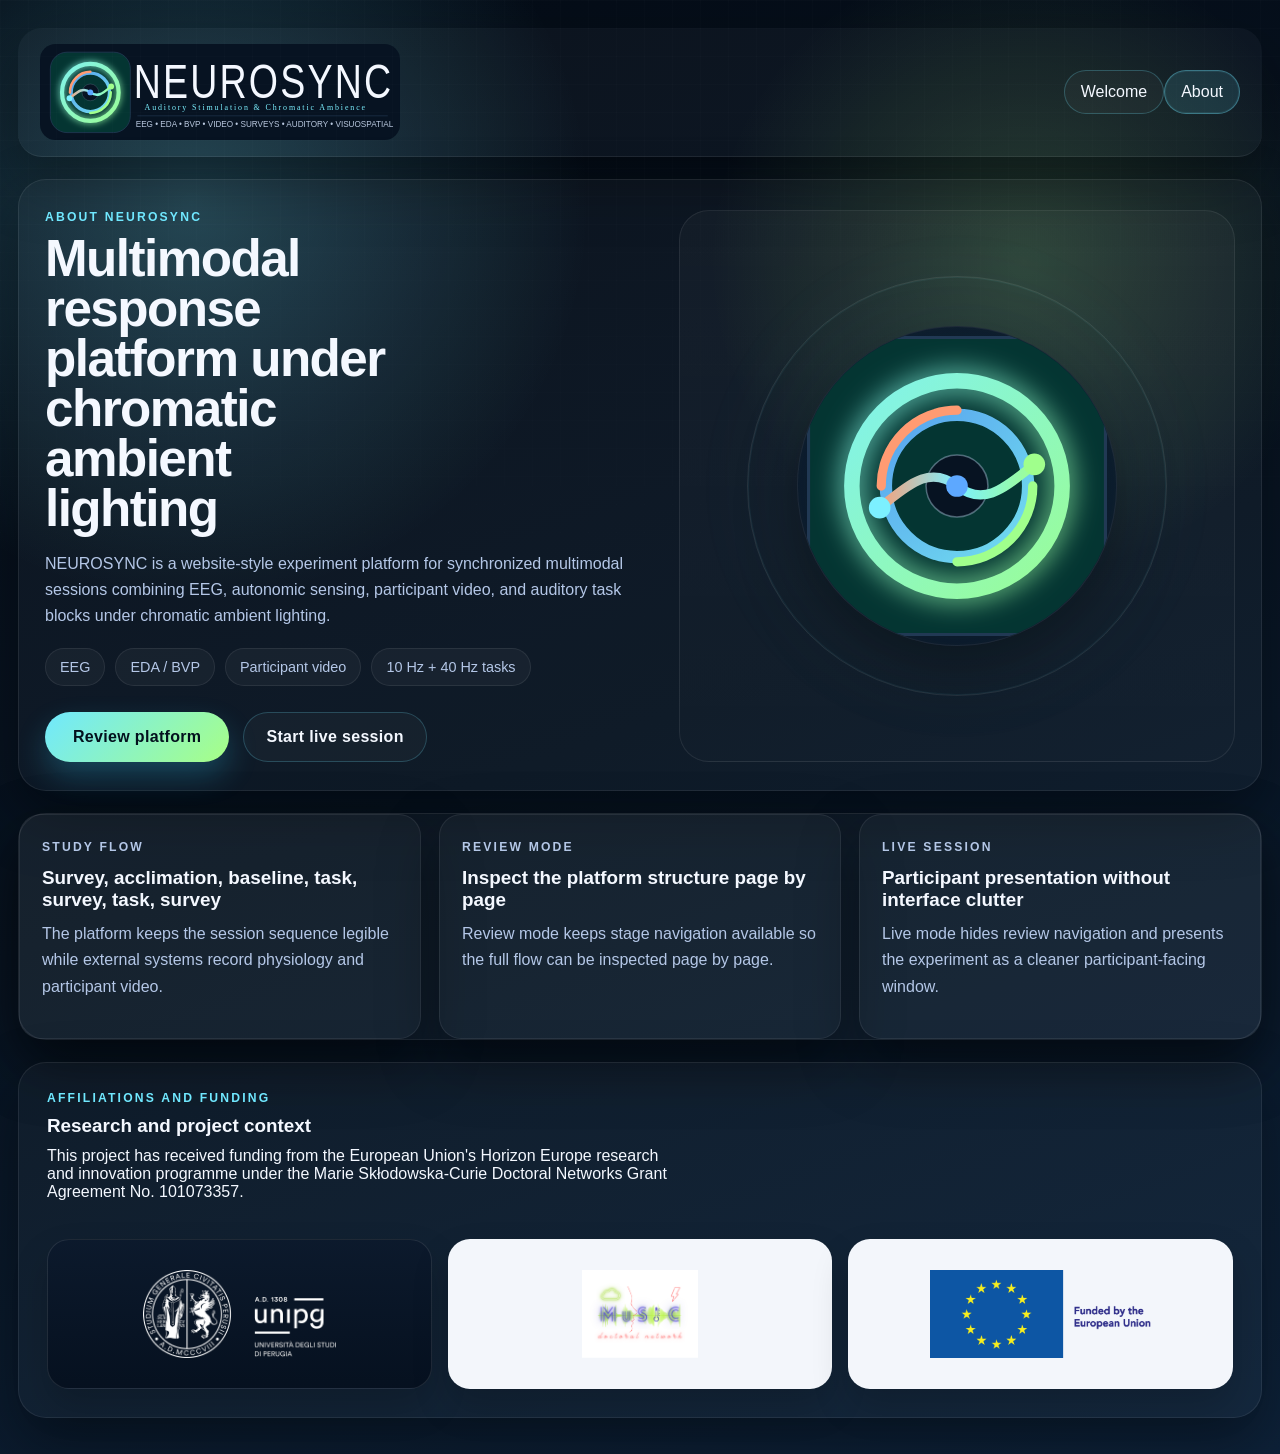
==== commit a7afefbd: "Trim public repository contents" ====
--- a/index.html
+++ b/index.html
@@ -21,9 +21,9 @@
         <section class="cover-main cover-main--app about-hero">
             <div class="cover-copy">
                 <p class="eyebrow">About NEUROSYNC</p>
-                <h1>Multimodal response platform for auditory & visuospatial tasks</h1>
+                <h1>Multimodal response platform under chromatic ambient lighting</h1>
                 <p class="stage-subtitle">
-                    NEUROSYNC platform is an experiment platform for synchronized multimodal sessions combining EEG, autonomic sensing, participant video, and auditory & visuospatial tasks blocks under chromatic ambient conditions.
+                    NEUROSYNC is a website-style experiment platform for synchronized multimodal sessions combining EEG, autonomic sensing, participant video, and auditory task blocks under chromatic ambient lighting.
                 </p>
                 <div class="cover-mini-meta">
                     <span>EEG</span>
@@ -32,8 +32,8 @@
                     <span>10 Hz + 40 Hz tasks</span>
                 </div>
                 <div class="cover-actions">
-                    <button class="primary-button" data-mode="review">View platform</button>
-                    <button class="secondary-button" data-mode="live">Live session</button>
+                    <button class="primary-button" data-mode="review">Review platform</button>
+                    <button class="secondary-button" data-mode="live">Start live session</button>
                 </div>
             </div>
 
@@ -73,14 +73,14 @@
                 <p>This project has received funding from the European Union's Horizon Europe research and innovation programme under the Marie Skłodowska-Curie Doctoral Networks Grant Agreement No. 101073357.</p>
             </div>
             <div class="about-footer__logos">
-                <div class="about-footer__logo about-footer__logo--light">
-                    <img src="visuals/logo/metatags-logo-unipg.png" alt="University affiliation logo">
+                <div class="about-footer__logo about-footer__logo--dark">
+                    <img src="visuals/logo/unipg_marchio_negativo.png" alt="University affiliation logo">
                 </div>
                 <div class="about-footer__logo about-footer__logo--light">
                     <img src="visuals/logo/music-logo-v-3-4.png" alt="MUSIC project logo">
                 </div>
                 <div class="about-footer__logo about-footer__logo--light">
-                    <img src="visuals/logo/Horizon_2020.png" alt="European Union funding logo">
+                    <img src="visuals/logo/eufunding-1.png" alt="European Union funding logo">
                 </div>
             </div>
         </footer>
--- a/styles.css
+++ b/styles.css
@@ -1119,7 +1119,7 @@
 }
 
 .cover-vault__logo {
-    width: 220px;
+    width: 300px;
     height: auto;
 }
 
@@ -1617,11 +1617,11 @@
 
 @media (max-width: 900px) {
     .about-footer {
-        padding: 12px 18px;
+        padding: 22px 18px;
     }
 
     .about-footer__logos {
-        grid-template-columns: fr;
+        grid-template-columns: 1fr;
     }
 }
 
